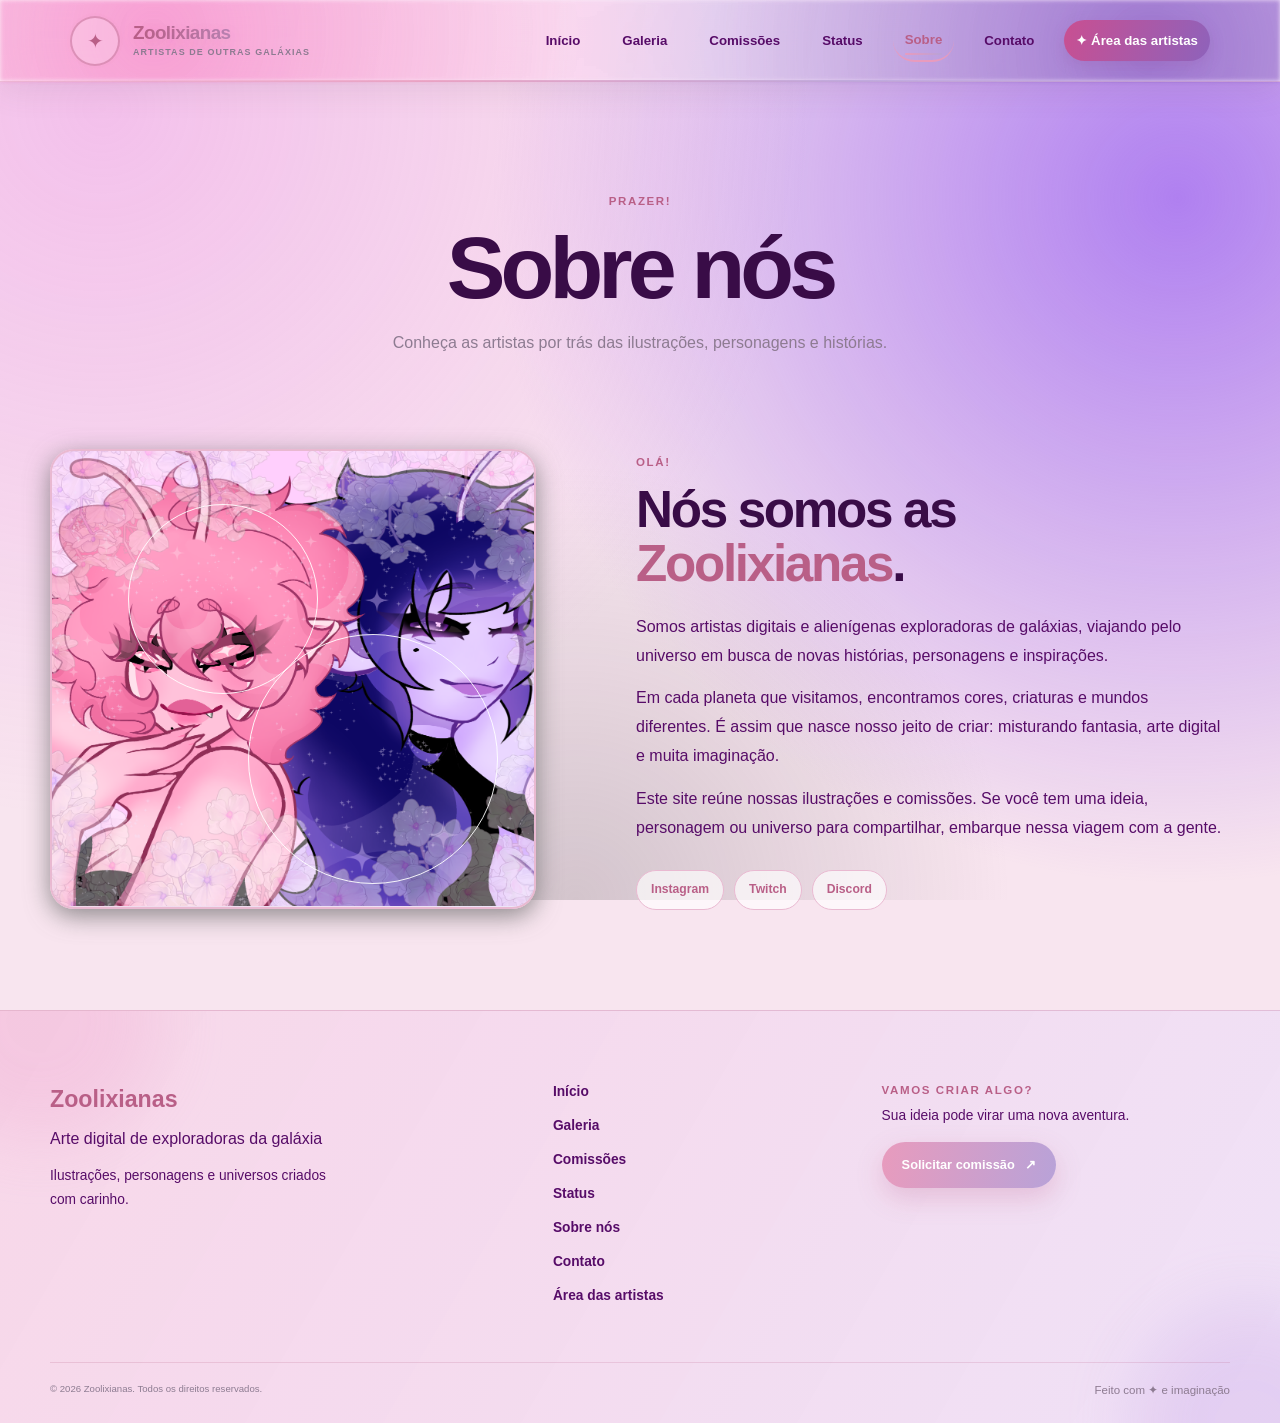
==== about.html @ 95c093a8 "Teste" ====
<!DOCTYPE html>
<html lang="pt-BR">

<head>
    <meta charset="UTF-8">
    <meta name="viewport" content="width=device-width, initial-scale=1.0, viewport-fit=cover">

    <title>Sobre | Zoolixianas</title>

    <link
        rel="icon"
        href="assets/branding/favicon.svg"
        type="image/svg+xml"
    >

    <link rel="stylesheet" href="css/style.css">
    <link rel="stylesheet" href="css/components.css">
    <link rel="stylesheet" href="css/animations.css">
    <link rel="stylesheet" href="css/decorations.css">
    <link rel="stylesheet" href="css/about.css">
    <link rel="stylesheet" href="css/header.css">
    <link rel="stylesheet" href="css/mobile.css">
</head>

<body>

    <header class="site-header" id="site-header">

    <div class="header-inner">

        <a
            href="index.html"
            class="brand"
            aria-label="Voltar para a página inicial"
        >
            <span class="brand-mark">✦</span>

            <span class="brand-text">
                <strong>Zoolixianas</strong>
                <small>Artistas de outras galáxias</small>
            </span>
        </a>


        <nav class="main-nav" id="main-nav" aria-label="Navegação principal">
            <a href="index.html">Início</a>
            <a href="gallery.html">Galeria</a>
            <a href="commissions.html">Comissões</a>
            <a href="status.html">Status</a>
            <a class="active" href="about.html">Sobre</a>
            <a href="contact.html">Contato</a>
        <a class="artist-access-link" href="painel.html"><span aria-hidden="true">✦</span> Área das artistas</a></nav>


        <button
            class="menu-toggle"
            id="menu-toggle"
            aria-controls="main-nav"
            type="button"
            aria-label="Abrir menu"
            aria-expanded="false"
        >
            ☰
        </button>

    </div>

</header>


    <main>

        <section class="page-hero about-hero">
            <span class="eyebrow">Prazer!</span>

            <h1>Sobre nós</h1>

            <p>
                Conheça as artistas por trás das ilustrações,
                personagens e histórias.
            </p>
        </section>


        <section class="section about-page">

            <div class="about-image">
    <img
        src="assets/about/zoolixianas.webp"
        alt="As artistas Zoolixianas"
    >
</div>


            <div class="about-copy">

                <span class="eyebrow">Olá!</span>

                <h2>
    Nós somos as
    <span>Zoolixianas</span>.
</h2>

<p>
    Somos artistas digitais e alienígenas exploradoras
    de galáxias, viajando pelo universo em busca de
    novas histórias, personagens e inspirações.
</p>

<p>
    Em cada planeta que visitamos, encontramos cores,
    criaturas e mundos diferentes. É assim que nasce
    nosso jeito de criar: misturando fantasia, arte
    digital e muita imaginação.
</p>

<p>
    Este site reúne nossas ilustrações e comissões.
    Se você tem uma ideia, personagem ou universo para
    compartilhar, embarque nessa viagem com a gente.
</p>


                <div class="social-links">
                    <a href="#">Instagram</a>
                    <a href="#">Twitch</a>
                    <a href="#">Discord</a>
                </div>

            </div>

        </section>

    </main>


    <footer class="site-footer">

    <div class="footer-inner">

        <div class="footer-brand">
            <strong>Zoolixianas</strong>

            <span>
                Arte digital de exploradoras da galáxia
            </span>

            <p>
                Ilustrações, personagens e universos
                criados com carinho.
            </p>
        </div>

        <nav
            class="footer-links"
            aria-label="Navegação do rodapé"
        >
            <a href="index.html">Início</a>
            <a href="gallery.html">Galeria</a>
            <a href="commissions.html">Comissões</a>
            <a href="status.html">Status</a>
            <a href="about.html">Sobre nós</a>
            <a href="contact.html">Contato</a>
        <a href="painel.html">Área das artistas</a></nav>

        <div class="footer-cta">
            <span class="eyebrow">
                Vamos criar algo?
            </span>

            <p>
                Sua ideia pode virar uma nova aventura.
            </p>

            <a
                href="contact.html"
                class="footer-button"
            >
                Solicitar comissão
                <span aria-hidden="true">↗</span>
            </a>
        </div>

    </div>

    <div class="footer-bottom">
        <small>
            © <span id="current-year">2026</span>
            Zoolixianas. Todos os direitos reservados.
        </small>

        <span>
            Feito com ✦ e imaginação
        </span>
    </div>

</footer>


<script src="js/app.js"></script>
<script src="js/navigation.js"></script>
<script src="js/reveal.js"></script>
<script src="js/gallery.js"></script>
<script src="js/lightbox.js"></script>
<script src="js/spotlight.js"></script>
<script src="js/decorations.js"></script>

</body>

</html>
---- css/style.css ----
/* =========================================================
   RESET
   ========================================================= */

*,
*::before,
*::after {
    box-sizing: border-box;
}


html {
    scroll-behavior: smooth;

    scroll-padding-top: 100px;
}


body {
    margin: 0;
    min-height: 100vh;

    background: var(--background);
    color: var(--text);

    font-family: var(--font-body);
    line-height: 1.6;

    -webkit-font-smoothing: antialiased;
    -moz-osx-font-smoothing: grayscale;

    text-rendering: optimizeLegibility;

    overflow-x: hidden;
}


img,
svg {
    display: block;

    max-width: 100%;
}


img {
    height: auto;
}


button,
input,
textarea,
select {
    font: inherit;
}


button {
    cursor: pointer;
}


a {
    color: inherit;

    text-decoration: none;
}


/* =========================================================
   VARIÁVEIS
   ========================================================= */

:root {
    /* Layout */
    --max: 1180px;
    --header-height: 78px;

    /* Paleta rosa + lilás pastel */
    --background: #f8e5ef;

    --surface: #fff6fa;
    --surface-2: #f7ddea;
    --surface-3: #eee1f8;

    --text: #390c47;
    --text-soft: #570c68;
    --muted: #8d7b91;

    --accent: #e89bbd;
    --accent-dark: #b95f87;
    --accent-soft: #f5cddd;

    --accent-purple: #b8a2d8;
    --accent-purple-soft: #ece5f8;

    --line: #e9b9d1;

    /* Sombras */
    --shadow:
        0 18px 55px
        rgb(102, 102, 102);

    --shadow-small:
        0 7px 25px
        rgba(105, 105, 105, 0.74);

    --shadow-hover:
        0 24px 65px
        rgb(122, 122, 122);

    --glow:
        0 12px 40px
        rgba(236, 169, 195, .24);

    /* Tipografia */
    --font-body:
        Inter,
        "Segoe UI",
        Roboto,
        Helvetica,
        Arial,
        sans-serif;

    --font-display:
        "Plus Jakarta Sans",
        Inter,
        "Segoe UI",
        sans-serif;

    /* Bordas */
    --radius-small: 10px;
    --radius: 16px;
    --radius-large: 24px;
    --radius-xl: 32px;

    /* Transições */
    --ease: cubic-bezier(.22, .61, .36, 1);
    --transition: .3s var(--ease);
    --transition-slow: .55s var(--ease);
}


/* =========================================================
   SELEÇÃO
   ========================================================= */

::selection {
    background:
        var(--accent);

    color:
        white;
}


/* =========================================================
   SCROLLBAR
   ========================================================= */

::-webkit-scrollbar {
    width: 9px;
}


::-webkit-scrollbar-track {
    background:
        var(--background);
}


::-webkit-scrollbar-thumb {
    background:
        var(--accent-soft);

    border-radius:
        999px;
}


::-webkit-scrollbar-thumb:hover {
    background:
        var(--accent);
}


/* =========================================================
   BODY / FUNDO
   ========================================================= */


body::before {
    content: "";

    position: fixed;
    inset: 0;
    z-index: -2;

    pointer-events: none;

    background:
        radial-gradient(
            circle at 8% 12%,
            rgba(235, 122, 229, 0.34),
            transparent 50%
        ),
        radial-gradient(
            circle at 92% 22%,
            rgba(159, 105, 240, 0.815),
            transparent 50%
        ),
        radial-gradient(
            circle at 45% 100%,
            rgba(117, 114, 116, 0.28),
            transparent 38%
        );
}

:focus-visible {
    outline: 3px solid rgba(191, 104, 141, .45);
    outline-offset: 4px;
    border-radius: 5px;
}


/* =========================================================
   CONTAINER
   ========================================================= */

.container {
    width:
        min(
            var(--max),
            calc(100% - 40px)
        );

    margin:
        0 auto;
}


/* =========================================================
   SEÇÕES
   ========================================================= */

.section {

    width:
        min(
            var(--max),
            calc(100% - 40px)
        );

    margin:
        0 auto;

    padding:
        100px 0;
}


.section-small {
    padding:
        70px 0;
}


/* =========================================================
   HERO DE PÁGINAS
   ========================================================= */

.page-hero {

    width:
        min(
            850px,
            calc(100% - 40px)
        );

    margin:
        0 auto;

    padding:
        105px 0 80px;

    text-align:
        center;
}


.page-hero h1 {

    margin:
        12px 0 18px;

    font-family:
        var(--font-display);

    font-size:
        clamp(
            2.7rem,
            7vw,
            5.5rem
        );

    line-height:
        .98;

    letter-spacing:
        -.055em;

    font-weight:
        800;
}


.page-hero p {

    max-width:
        650px;

    margin:
        0 auto;

    color:
        var(--muted);

    font-size:
        1rem;

    line-height:
        1.8;
}


/* =========================================================
   EYEBROW
   ========================================================= */

.eyebrow {

    display:
        inline-flex;

    align-items:
        center;

    gap:
        7px;

    color:
        var(--accent-dark);

    font-size:
        .72rem;

    font-weight:
        800;

    text-transform:
        uppercase;

    letter-spacing:
        .14em;
}


/* =========================================================
   TÍTULOS DE SEÇÃO
   ========================================================= */

.section-heading {

    max-width:
        700px;

    margin:
        0 auto 45px;

    text-align:
        center;
}


.section-heading h2 {

    margin:
        8px 0 12px;

    font-family:
        var(--font-display);

    font-size:
        clamp(
            2rem,
            4vw,
            3.2rem
        );

    line-height:
        1.05;

    letter-spacing:
        -.045em;
}


.section-heading p {

    max-width:
        600px;

    margin:
        0 auto;

    color:
        var(--muted);

    font-size:
        .92rem;

    line-height:
        1.7;
}


/* =========================================================
   TEXTO
   ========================================================= */

p {
    line-height:
        1.7;
}


strong {
    font-weight:
        750;
}


/* =========================================================
   LINKS
   ========================================================= */

a {
    transition:
        color var(--transition),
        opacity var(--transition);
}


a:hover {
    color:
        var(--accent-dark);
}


/* =========================================================
   DIVISORES
   ========================================================= */

.divider {

    width:
        100%;

    height:
        1px;

    background:
        var(--line);
}


/* =========================================================
   ESPAÇAMENTO
   ========================================================= */

.mt-0 {
    margin-top: 0;
}

.mt-1 {
    margin-top: 10px;
}

.mt-2 {
    margin-top: 20px;
}

.mt-3 {
    margin-top: 30px;
}

.mb-0 {
    margin-bottom: 0;
}

.mb-1 {
    margin-bottom: 10px;
}

.mb-2 {
    margin-bottom: 20px;
}

.mb-3 {
    margin-bottom: 30px;
}


/* =========================================================
   ACESSIBILIDADE
   ========================================================= */

.sr-only {

    position:
        absolute;

    width:
        1px;

    height:
        1px;

    padding:
        0;

    margin:
        -1px;

    overflow:
        hidden;

    clip:
        rect(0, 0, 0, 0);

    white-space:
        nowrap;

    border:
        0;
}


/* =========================================================
   REDUÇÃO DE MOVIMENTO
   ========================================================= */

@media (prefers-reduced-motion: reduce) {

    html {
        scroll-behavior:
            auto;
    }


    *,
    *::before,
    *::after {

        animation-duration:
            .01ms !important;

        animation-iteration-count:
            1 !important;

        transition-duration:
            .01ms !important;

        scroll-behavior:
            auto !important;
    }

}


/* =========================================================
   RESPONSIVO
   ========================================================= */

@media (max-width: 700px) {

    :root {
        --header-height:
            70px;
    }


    .container,
    .section {

        width:
            calc(100% - 28px);
    }


    .section {
        padding:
            70px 0;
    }


    .page-hero {

        width:
            calc(100% - 28px);

        padding:
            75px 0 55px;
    }


    .page-hero h1 {
        font-size:
            clamp(
                2.5rem,
                13vw,
                4rem
            );
    }


    .section-heading {
        margin-bottom:
            32px;
    }

}


@media (max-width: 420px) {

    .section {
        padding:
            55px 0;
    }


    .page-hero {
        padding:
            65px 0 45px;
    }

}


/* Títulos com gradiente roxo-rosa */
.page-hero h1 span {
    color: transparent;
    background: linear-gradient(105deg, #713aa8 8%, #a84f9d 48%, #d26b91 92%);
    -webkit-background-clip: text;
    background-clip: text;
    -webkit-text-fill-color: transparent;
}
---- css/components.css ----
/* =========================================================
   BOTÕES
   ========================================================= */

.button {

    display:
        inline-flex;

    align-items:
        center;

    justify-content:
        center;

    gap:
        9px;

    min-height:
        46px;

    padding:
        11px 20px;

    border:
        1px solid transparent;

    border-radius:
        999px;

    font-size:
        .82rem;

    font-weight:
        750;

    line-height:
        1;

    transition:
        transform var(--transition),
        box-shadow var(--transition),
        background var(--transition),
        border-color var(--transition),
        color var(--transition);
}


.button:hover {

    transform:
        translateY(-3px);

    color:
        inherit;
}


.button:active {

    transform:
        translateY(-1px);
}


/* =========================================================
   BOTÃO PRINCIPAL
   ========================================================= */

.button-primary {

    background:
        var(--accent);

    color:
        white;

    box-shadow:
        0 8px 22px
        rgba(232,154,170,.28);
}


.button-primary:hover {

    background:
        var(--accent-dark);

    color:
        white;

    box-shadow:
        0 12px 28px
        rgba(232,154,170,.34);
}


/* =========================================================
   BOTÃO SECUNDÁRIO
   ========================================================= */

.button-secondary {

    background:
        rgba(255,255,255,.7);

    color:
        var(--text);

    border-color:
        var(--line);
}


.button-secondary:hover {

    background:
        white;

    color:
        var(--accent-dark);

    border-color:
        var(--accent);
}


/* =========================================================
   BOTÃO DISCRETO
   ========================================================= */

.button-ghost {

    min-height:
        auto;

    padding:
        7px 0;

    background:
        transparent;

    color:
        var(--muted);

    border:
        0;
}


.button-ghost:hover {

    color:
        var(--accent-dark);

    transform:
        none;
}


/* =========================================================
   CARDS
   ========================================================= */

.card {

    background:
        var(--surface);

    border:
        1px solid
        var(--line);

    border-radius:
        var(--radius);

    box-shadow:
        var(--shadow-small);
}


/* =========================================================
   TAG
   ========================================================= */

.tag {

    display:
        inline-flex;

    align-items:
        center;

    width:
        fit-content;

    padding:
        6px 10px;

    border-radius:
        999px;

    background:
        var(--surface-2);

    color:
        var(--accent-dark);

    font-size:
        .68rem;

    font-weight:
        800;

    text-transform:
        uppercase;

    letter-spacing:
        .08em;
}


/* =========================================================
   ART PLACEHOLDER
   ========================================================= */

.art-placeholder {

    position:
        relative;

    display:
        grid;

    place-items:
        center;

    overflow:
        hidden;

    min-height:
        250px;

    background:

        radial-gradient(
            circle at 30% 20%,
            rgba(255,255,255,.9),
            transparent 28%
        ),

        linear-gradient(
            135deg,
            var(--accent-soft),
            var(--accent) 45%,
            var(--surface-2)
        );

    color:
        rgba(115,75,85,.6);

    font-size:
        .75rem;

    font-weight:
        800;

    letter-spacing:
        .15em;
}


.art-placeholder::before {

    content:
        "";

    position:
        absolute;

    width:
        180px;

    height:
        180px;

    border-radius:
        50%;

    border:
        1px solid
        rgba(255,255,255,.7);

    transform:
        translate(
            -40px,
            -30px
        );
}


.art-placeholder::after {

    content:
        "";

    position:
        absolute;

    width:
        250px;

    height:
        250px;

    border-radius:
        50%;

    border:
        1px solid
        rgba(255,255,255,.5);

    transform:
        translate(
            80px,
            70px
        );
}


/* =========================================================
   IMAGENS DE GALERIA
   ========================================================= */

.gallery-image {

    width:
        100%;

    aspect-ratio:
        4 / 5;

    object-fit:
        cover;

    transition:
        transform .7s var(--ease);
}


.gallery-item:hover .gallery-image {

    transform:
        scale(1.045);
}


/* =========================================================
   ÍCONES
   ========================================================= */

.icon-box {

    width:
        46px;

    height:
        46px;

    display:
        grid;

    place-items:
        center;

    border-radius:
        13px;

    background:
        var(--surface-2);

    color:
        var(--accent-dark);

    font-size:
        1.2rem;
}


/* =========================================================
   DIVISOR DECORATIVO
   ========================================================= */

.decorative-line {

    display:
        flex;

    align-items:
        center;

    gap:
        12px;

    color:
        var(--accent);

    font-size:
        .75rem;
}


.decorative-line::before,
.decorative-line::after {

    content:
        "";

    width:
        40px;

    height:
        1px;

    background:
        var(--accent-soft);
}


/* =========================================================
   RESPONSIVO
   ========================================================= */

@media (max-width: 500px) {

    .button {

        min-height:
            44px;

        padding:
            10px 17px;
    }

}



/* =========================================================
   HEADER
   ========================================================= */

.site-header {
    position: sticky;
    z-index: 1000;
    top: 0;

    height: 82px;

    display: flex;
    align-items: center;

    padding: 0 max(24px, calc((100% - var(--max)) / 2));

    border-bottom: 2px solid var(--accent-soft);

    background: rgba(255, 255, 255, .94);
    box-shadow: 0 3px 14px rgba(109, 63, 78, .05);

    backdrop-filter: blur(12px);
}

.brand {
    display: inline-flex;
    align-items: center;
    gap: 10px;
}

.brand-mark {
    display: grid;
    place-items: center;

    width: 40px;
    height: 40px;

    border: 2px solid var(--accent);
    border-radius: 50%;

    background: var(--accent-soft);
    color: var(--accent-dark);
}

.brand-text {
    display: flex;
    flex-direction: column;
    line-height: 1;
}

.brand-text strong {
    font-family: var(--font-display);
    font-size: 1rem;
}

.brand-text small {
    margin-top: 5px;

    color: var(--accent-dark);

    font-size: .58rem;
    font-weight: 800;
    letter-spacing: .14em;
    text-transform: uppercase;
}

.main-nav {
    display: flex;
    align-items: center;
    gap: 22px;

    margin-left: auto;
}

.main-nav a {
    padding: 8px 0;

    color: var(--text);

    font-size: .88rem;
    font-weight: 700;
}

.main-nav a:hover,
.main-nav a.active {
    color: var(--accent-dark);
}

.main-nav a.active {
    border-bottom: 2px solid var(--accent);
}

.header-cta,
.menu-toggle {
    display: none;
}


/* =========================================================
   HERO — FAIXA DE ARTE
   ========================================================= */

.hero {
    min-height: 0;
    padding: 24px max(24px, calc((100% - var(--max)) / 2)) 55px;

    background: var(--background);
}

.hero-content {
    width: 100%;
    margin: 0;
    padding: 0;

    display: block;
}

.hero-text {
    max-width: 760px;
    margin: 38px auto 30px;

    text-align: center;
}

.hero-text h1 {
    margin-bottom: 15px;

    font-size: clamp(2.3rem, 5vw, 4.2rem);
    line-height: 1.05;
}

.hero-text > p {
    margin-right: auto;
    margin-left: auto;
}

.hero-actions {
    justify-content: center;
}

/* A arte vira o destaque visual principal. */
.hero-art {
    min-height: 0;
}

.hero-art-frame {
    width: 100%;
    max-width: none;
    aspect-ratio: 16 / 6;

    transform: none;
}

.hero-art-frame:hover {
    filter: none;
    transform: none;
}

.hero-art-frame::before,
.hero-art-frame::after,
.hero-decoration,
.hero-sparkles,
.hero .decorations,
.hero::before {
    display: none;
}

.hero-art-image {
    height: 100%;

    border: 3px solid var(--line);
    border-radius: var(--radius-large);

    background: linear-gradient(135deg, var(--accent-soft), var(--surface-2));
    box-shadow: var(--shadow-small);
}

.hero-art-image img {
    width: 100%;
    height: 100%;
    object-fit: cover;
}

.hero-art-image .art-placeholder {
    color: var(--accent-dark);
    font-size: .9rem;
    font-weight: 800;
}


/* =========================================================
   GALERIA
   ========================================================= */

.section-gallery {
    padding: 75px 0 90px;
    background: var(--surface-2);
}

.section-gallery::before {
    display: none;
}

.section-heading {
    margin-bottom: 34px;
}

.section-heading h2 {
    font-size: clamp(2rem, 4vw, 3.2rem);
}

.gallery-grid {
    width: min(var(--max), calc(100% - 40px));
    margin: 0 auto;

    display: grid;
    grid-template-columns: repeat(3, minmax(0, 1fr));
    gap: 18px;
}

.gallery-card,
.gallery-item {
    overflow: hidden;

    border: 2px solid var(--line);
    border-radius: var(--radius);

    background: var(--surface);
    box-shadow: 0 5px 15px rgba(109, 63, 78, .07);

    transition: transform var(--transition), box-shadow var(--transition);
}

.gallery-card:hover,
.gallery-item:hover {
    box-shadow: var(--shadow);
    transform: translateY(-5px);
}

.gallery-card-image,
.gallery-image-button {
    display: block;
    aspect-ratio: 1 / 1;

    overflow: hidden;

    background: var(--accent-soft);
}

.gallery-card-image img,
.gallery-image {
    width: 100%;
    height: 100%;

    object-fit: cover;
}

.gallery-card-info {
    padding: 14px 16px 16px;
}

.gallery-card-info h3 {
    margin: 0 0 3px;

    font-family: var(--font-display);
    font-size: .98rem;
}

.gallery-card-info p {
    margin: 0;

    color: var(--accent-dark);
    font-size: .73rem;
    font-weight: 700;
}


/* =========================================================
   PROCESSO — LINHA LIMPA, SEM CAIXAS PESADAS
   ========================================================= */

.process-section {
    padding: 85px max(20px, calc((100% - var(--max)) / 2));

    background: var(--surface);
}

.process-grid {
    display: grid;
    grid-template-columns: repeat(4, 1fr);
    gap: 0;

    width: min(var(--max), 100%);
    margin: 0 auto;

    border-top: 2px solid var(--line);
    border-bottom: 2px solid var(--line);
}

.process-grid article {
    min-height: 200px;
    padding: 30px 24px;

    border: 0;
    border-right: 1px solid var(--line);
    border-radius: 0;

    background: transparent;
    box-shadow: none;
}

.process-grid article:last-child {
    border-right: 0;
}

.process-grid article > span {
    display: block;

    width: auto;
    height: auto;

    background: transparent;
    color: var(--accent-dark);

    font-family: var(--font-display);
    font-size: 1.6rem;
    font-weight: 800;
}

.process-grid h3 {
    margin: 13px 0 8px;

    font-size: 1.05rem;
}

.process-grid p {
    font-size: .84rem;
}


/* =========================================================
   SOBRE
   ========================================================= */

.about-preview {
    width: min(var(--max), calc(100% - 40px));
    margin: 0 auto;

    display: grid;
    grid-template-columns: .9fr 1.1fr;
    align-items: center;
    gap: clamp(40px, 7vw, 90px);
}

.about-preview-art .art-placeholder {
    min-height: 390px;

    border: 3px solid var(--line);
    border-radius: var(--radius-large);

    background: linear-gradient(135deg, var(--accent-soft), var(--surface-2));
    color: var(--accent-dark);
}

.about-preview-art .art-placeholder::before,
.about-preview-art .art-placeholder::after {
    border-color: rgba(255, 255, 255, .9);
}

.about-preview-content h2 {
    font-size: clamp(2rem, 3.8vw, 3.1rem);
}

.about-preview-content .button {
    margin-top: 12px;
}


/* =========================================================
   CTA / FOOTER
   ========================================================= */

.contact-banner {
    width: min(var(--max), calc(100% - 40px));
    margin: 0 auto 65px;
    padding: 45px 52px;

    border: 3px solid var(--line);
    border-radius: var(--radius-large);

    background: linear-gradient(135deg, var(--surface-2), var(--accent-soft));
    box-shadow: var(--shadow-small);
}

.site-footer {
    padding: 30px max(24px, calc((100% - var(--max)) / 2));

    border-top: 2px solid var(--accent-soft);
    background: var(--surface);
}


/* =========================================================
   RESPONSIVO
   ========================================================= */

@media (max-width: 800px) {
    .main-nav {
        gap: 13px;
    }

    .hero-art-frame {
        aspect-ratio: 16 / 8;
    }

    .gallery-grid,
    .process-grid {
        grid-template-columns: repeat(2, minmax(0, 1fr));
    }

    .process-grid article:nth-child(2) {
        border-right: 0;
    }

    .process-grid article:nth-child(-n+2) {
        border-bottom: 1px solid var(--line);
    }

    .about-preview {
        grid-template-columns: 1fr;
    }
}

@media (max-width: 560px) {
    .site-header {
        height: 70px;
    }

    .main-nav {
        display: none;
    }

    .menu-toggle {
        display: grid;
        place-items: center;

        width: 42px;
        height: 42px;
        margin-left: auto;

        border: 2px solid var(--line);
        border-radius: 12px;

        background: var(--surface);
    }

    .hero {
        padding: 16px 14px 45px;
    }

    .hero-text {
        margin-top: 28px;
    }

    .hero-art-frame {
        aspect-ratio: 4 / 3;
    }

    .gallery-grid,
    .process-grid {
        grid-template-columns: 1fr;
    }

    .gallery-grid {
        width: calc(100% - 28px);
    }

    .process-grid article,
    .process-grid article:nth-child(2) {
        border-right: 0;
        border-bottom: 1px solid var(--line);
    }

    .process-grid article:last-child {
        border-bottom: 0;
    }

    .contact-banner {
        width: calc(100% - 28px);
        padding: 34px 27px;
        text-align: center;
    }
}

.site-footer {
    position: relative;
    overflow: hidden;

    padding: 70px 0 24px;

    border-top: 1px solid rgba(185, 95, 135, .28);

    background:
        linear-gradient(
            120deg,
            rgba(247, 213, 231, .9),
            rgba(238, 224, 248, .86)
        );
}

.site-footer::before,
.site-footer::after {
    content: "";

    position: absolute;

    width: 240px;
    height: 240px;

    border-radius: 50%;
    pointer-events: none;
    filter: blur(35px);
    opacity: .42;
}

.site-footer::before {
    top: -110px;
    left: -80px;
    background: rgba(235, 145, 198, .5);
}

.site-footer::after {
    right: -90px;
    bottom: -120px;
    background: rgba(165, 125, 222, .42);
}

.footer-inner {
    position: relative;
    z-index: 1;

    width: min(var(--max), calc(100% - 40px));
    margin: 0 auto;

    display: grid;
    grid-template-columns: 1.3fr .8fr 1fr;
    gap: 50px;
}

.footer-brand {
    display: flex;
    flex-direction: column;
    gap: 8px;
}

.footer-brand strong {
    color: var(--accent-dark);
    font-family: var(--font-display);
    font-size: 1.45rem;
}

.footer-brand span,
.footer-brand p,
.footer-cta p {
    color: var(--text-soft);
}

.footer-brand p,
.footer-cta p {
    max-width: 280px;
    margin: 5px 0 0;
    font-size: .86rem;
}

.footer-links {
    display: flex;
    flex-direction: column;
    gap: 12px;
}

.footer-links a {
    width: fit-content;
    color: var(--text-soft);
    font-size: .86rem;
    font-weight: 700;
    transition:
        color var(--transition),
        transform var(--transition);
}

.footer-links a:hover {
    color: var(--accent-dark);
    transform: translateX(4px);
}

.footer-cta {
    display: flex;
    flex-direction: column;
    align-items: flex-start;
}

.footer-button {
    display: inline-flex;
    align-items: center;
    gap: 10px;

    margin-top: 14px;
    padding: 13px 20px;

    border-radius: 999px;

    background:
        linear-gradient(
            100deg,
            var(--accent),
            var(--accent-purple)
        );

    color: white;
    font-size: .8rem;
    font-weight: 800;

    box-shadow:
        0 10px 26px rgba(185, 95, 135, .25);

    transition:
        transform var(--transition),
        box-shadow var(--transition);
}

.footer-button:hover {
    color: white;
    transform: translateY(-4px);
    box-shadow:
        0 16px 32px rgba(185, 95, 135, .35);
}

.footer-bottom {
    position: relative;
    z-index: 1;

    width: min(var(--max), calc(100% - 40px));
    margin: 55px auto 0;
    padding-top: 18px;

    display: flex;
    justify-content: space-between;
    gap: 20px;

    border-top: 1px solid rgba(185, 95, 135, .2);

    color: var(--muted);
    font-size: .72rem;
}

@media (max-width: 700px) {
    .footer-inner {
        grid-template-columns: 1fr;
        gap: 32px;
    }

    .footer-bottom {
        flex-direction: column;
        gap: 8px;
    }
}
---- css/animations.css ----
/* =========================================================
   ANIMAÇÕES BASE
   ========================================================= */

@keyframes fade-up {
    from {
        opacity: 0;
        transform: translateY(18px);
    }

    to {
        opacity: 1;
        transform: translateY(0);
    }
}

@keyframes float-soft {
    0%,
    100% {
        transform: translateY(0) rotate(0);
    }

    50% {
        transform: translateY(-8px) rotate(1deg);
    }
}

@keyframes pulse-glow {
    0%,
    100% {
        box-shadow: 0 0 0 rgba(236, 169, 195, 0);
    }

    50% {
        box-shadow: 0 10px 28px rgba(236, 169, 195, .28);
    }
}


/* =========================================================
   ENTRADA AO ROLAR A PÁGINA
   ========================================================= */

.page-enter {
    animation: fade-up .65s var(--ease) both;
}

.reveal {
    opacity: 0;
    transform: translateY(22px);

    transition:
        opacity .7s var(--ease),
        transform .7s var(--ease);
}

.reveal.visible {
    opacity: 1;
    transform: translateY(0);
}

.delay-1 {
    transition-delay: .08s;
}

.delay-2 {
    transition-delay: .16s;
}

.delay-3 {
    transition-delay: .24s;
}

.delay-4 {
    transition-delay: .32s;
}

.delay-5 {
    transition-delay: .40s;
}


/* =========================================================
   HERO
   ========================================================= */

.hero-content > * {
    opacity: 0;
    animation: fade-up .75s var(--ease) forwards;
}

.hero-content > *:nth-child(1) {
    animation-delay: .08s;
}

.hero-content > *:nth-child(2) {
    animation-delay: .18s;
}


/* =========================================================
   ELEMENTOS DECORATIVOS
   Use class="float-soft" onde quiser movimento leve
   ========================================================= */

.float-soft {
    animation: float-soft 5s ease-in-out infinite;
}

.pulse-glow {
    animation: pulse-glow 3.8s ease-in-out infinite;
}


/* =========================================================
   CARDS
   ========================================================= */

.card-hover,
.gallery-card,
.gallery-item,
.commission-card {
    transition:
        transform .35s var(--ease),
        box-shadow .35s var(--ease),
        border-color .35s var(--ease);
}

.card-hover:hover,
.gallery-card:hover,
.gallery-item:hover,
.commission-card:hover {
    border-color: var(--accent);
    box-shadow: var(--shadow-hover);
    transform: translateY(-6px);
}


/* =========================================================
   IMAGENS
   ========================================================= */

.gallery-card-image,
.gallery-image-button,
.image-zoom {
    overflow: hidden;
}

.gallery-card-image img,
.gallery-image,
.image-zoom img {
    transition: transform .65s var(--ease);
}

.gallery-card:hover img,
.gallery-item:hover .gallery-image,
.image-zoom:hover img {
    transform: scale(1.035);
}


/* =========================================================
   BRILHO NAS ARTES
   ========================================================= */

.gallery-card,
.gallery-item {
    position: relative;
    isolation: isolate;
}

.gallery-card::after,
.gallery-item::after {
    content: "";

    position: absolute;
    z-index: 2;
    inset: 0;

    pointer-events: none;

    background:
        linear-gradient(
            115deg,
            transparent 35%,
            rgba(255, 255, 255, .42) 50%,
            transparent 65%
        );

    opacity: 0;
    transform: translateX(-110%);
    transition:
        opacity .25s ease,
        transform .7s var(--ease);
}

.gallery-card:hover::after,
.gallery-item:hover::after {
    opacity: 1;
    transform: translateX(110%);
}


/* =========================================================
   SPOTLIGHT DA GALERIA
   Requer a classe .spotlight e o spotlight.js
   ========================================================= */

.spotlight {
    --mouse-x: 50%;
    --mouse-y: 50%;
}

.spotlight::before {
    content: "";

    position: absolute;
    z-index: 3;
    inset: 0;

    pointer-events: none;

    opacity: 0;

    background:
        radial-gradient(
            180px circle at var(--mouse-x) var(--mouse-y),
            rgba(255, 255, 255, .22),
            transparent 65%
        );

    transition: opacity .25s ease;
}

.spotlight:hover::before {
    opacity: 1;
}


/* =========================================================
   OVERLAY DA GALERIA
   ========================================================= */

.gallery-overlay {
    position: absolute;
    z-index: 4;
    inset: auto 0 0;

    padding: 70px 22px 22px;

    background:
        linear-gradient(
            to top,
            rgba(55, 38, 49, .84),
            rgba(55, 38, 49, .28),
            transparent
        );

    color: white;

    opacity: 0;
    transform: translateY(10px);

    transition:
        opacity .3s ease,
        transform .35s var(--ease);
}

.gallery-item:hover .gallery-overlay {
    opacity: 1;
    transform: translateY(0);
}

.arrow-link {
    display: inline-flex;
    align-items: center;
    gap: 7px;
}

.arrow-link span {
    transition: transform var(--transition);
}

.arrow-link:hover span {
    transform: translateX(4px);
}


/* =========================================================
   BOTÕES
   ========================================================= */

.button {
    position: relative;
    overflow: hidden;

    transition:
        transform var(--transition),
        box-shadow var(--transition),
        background var(--transition);
}

.button:hover {
    transform: translateY(-3px);
}

.button::before {
    content: "";

    position: absolute;
    top: 0;
    bottom: 0;
    left: 0;

    width: 38%;

    background:
        linear-gradient(
            90deg,
            transparent,
            rgba(255, 255, 255, .32),
            transparent
        );

    transform: translateX(-180%) skewX(-18deg);
    transition: transform .6s var(--ease);
}

.button:hover::before {
    transform: translateX(430%) skewX(-18deg);
}


/* =========================================================
   REDUÇÃO DE MOVIMENTO
   ========================================================= */

@media (prefers-reduced-motion: reduce) {
    *,
    *::before,
    *::after {
        animation-duration: .01ms !important;
        animation-iteration-count: 1 !important;
        transition-duration: .01ms !important;
    }

    .reveal {
        opacity: 1;
        transform: none;
    }
}
---- css/decorations.css ----
/* =========================================================
   DECORAÇÕES
   ========================================================= */

.decorations {
    position: absolute;
    z-index: 1;
    inset: 0;

    overflow: hidden;

    pointer-events: none;
}


/* =========================================================
   PARTÍCULAS
   ========================================================= */

.floating-particle {
    position: absolute;

    top: var(--y);
    left: var(--x);

    display: block;

    border-radius: 50%;

    background: rgba(236, 169, 195, .55);
    opacity: 0;

    animation:
        particle-float
        var(--duration)
        ease-in-out
        var(--delay)
        infinite;
}

.floating-particle:nth-child(even) {
    background: rgba(184, 162, 216, .45);
}

@keyframes particle-float {
    0% {
        opacity: 0;
        transform: translate3d(0, 10px, 0) scale(.7);
    }

    25% {
        opacity: .5;
    }

    50% {
        opacity: .7;
        transform: translate3d(8px, -15px, 0) scale(1);
    }

    75% {
        opacity: .35;
    }

    100% {
        opacity: 0;
        transform: translate3d(-5px, -35px, 0) scale(.6);
    }
}


/* =========================================================
   ESTRELAS E CORAÇÕES MANUAIS
   ========================================================= */

.decor-star,
.decor-heart {
    position: absolute;

    color: var(--accent);

    pointer-events: none;
    user-select: none;
}


/* =========================================================
   DIVISOR DECORATIVO
   ========================================================= */

.section-divider {
    display: flex;
    align-items: center;
    justify-content: center;
    gap: 15px;

    margin: 0 auto 30px;

    color: var(--accent);
    font-size: 1.2rem;
}

.section-divider::before,
.section-divider::after {
    content: "";

    width: 65px;
    height: 1px;

    background:
        linear-gradient(
            90deg,
            transparent,
            var(--line)
        );
}

.section-divider::after {
    transform: rotate(180deg);
}


/* =========================================================
   BRILHOS
   ========================================================= */

.sparkle {
    position: absolute;

    width: 5px;
    height: 5px;

    background: var(--accent);

    opacity: .6;
    transform: rotate(45deg);

    animation: sparkle-pulse 2.8s ease-in-out infinite;
}

@keyframes sparkle-pulse {
    0%,
    100% {
        opacity: .2;
        transform: rotate(45deg) scale(.6);
    }

    50% {
        opacity: .9;
        transform: rotate(45deg) scale(1.2);
    }
}


/* =========================================================
   ACESSIBILIDADE
   ========================================================= */

@media (prefers-reduced-motion: reduce) {
    .floating-particle,
    .sparkle,
    .decor {
        animation: none !important;
    }
}

.commission-decorations .floating-particle:nth-child(even) {
    background: rgba(157, 118, 221, .72);
    box-shadow: 0 0 10px rgba(157, 118, 221, .42);
}

.commission-decorations .floating-particle:nth-child(odd) {
    background: rgba(239, 157, 207, .62);
    box-shadow: 0 0 10px rgba(239, 157, 207, .32);
}


.page-sparkles {
    position: fixed;
    z-index: 1;
    inset: 0;

    overflow: hidden;
    pointer-events: none;
}

.page-sparkle {
    position: absolute;

    top: var(--y);
    left: var(--x);

    width: var(--size);
    height: var(--size);

    border-radius: 2px;
    background: var(--color);

    opacity: 0;
    transform: rotate(45deg);

    filter:
        drop-shadow(
            0 0 8px var(--color)
        );

    animation:
        page-sparkle-float
        var(--duration)
        ease-in-out
        var(--delay)
        infinite;
}

.page-sparkle::before,
.page-sparkle::after {
    content: "";

    position: absolute;
    inset: -3px;

    border-radius: inherit;
    background: inherit;
    opacity: .65;
}

.page-sparkle::before {
    transform: rotate(90deg);
}

@keyframes page-sparkle-float {
    0%,
    100% {
        opacity: 0;
        transform: translateY(12px) rotate(45deg) scale(.55);
    }

    35% {
        opacity: .45;
    }

    55% {
        opacity: .85;
        transform: translateY(-8px) rotate(45deg) scale(1);
    }

    80% {
        opacity: .3;
    }
}

main,
.site-footer {
    position: relative;
    z-index: 2;
}

@media (max-width: 600px) {
    .page-sparkle:nth-child(n + 20) {
        display: none;
    }
}

@media (prefers-reduced-motion: reduce) {
    .page-sparkle {
        animation: none;
        opacity: .35;
    }
}
---- css/about.css ----
/* =========================================================
   SOBRE — ZOOLIXIANAS
   ========================================================= */

.about-hero {
    padding-bottom: 60px;
}

.about-page {
    display: grid;
    grid-template-columns: minmax(0, .9fr) minmax(0, 1.1fr);
    align-items: center;
    gap: clamp(42px, 8vw, 100px);

    padding-top: 30px;
}


/* =========================================================
   IMAGEM / AVATAR
   ========================================================= */

.about-image {
    position: relative;

    display: flex;
    align-items: center;
    justify-content: center;

    min-height: 460px;
    overflow: hidden;

    border: 2px solid var(--line);
    border-radius: var(--radius-large);

    background:
        linear-gradient(
            135deg,
            var(--accent-soft),
            var(--accent-purple-soft)
        );

    color: var(--accent-dark);
    text-align: center;

    box-shadow: var(--shadow-small);
}

.about-image::before,
.about-image::after {
    content: "";

    position: absolute;

    border: 1px solid rgba(255, 255, 255, .9);
    border-radius: 50%;

    pointer-events: none;
}

.about-image::before {
    width: 190px;
    height: 190px;

    transform: translate(-70px, -80px);
}

.about-image::after {
    width: 250px;
    height: 250px;

    transform: translate(80px, 80px);
}

.about-image span {
    position: relative;
    z-index: 1;

    font-size: .72rem;
    font-weight: 800;
    letter-spacing: .16em;
    line-height: 1.8;
}


/* =========================================================
   TEXTO
   ========================================================= */

.about-copy {
    max-width: 590px;
}

.about-copy h2 {
    margin: 10px 0 22px;

    font-family: var(--font-display);
    font-size: clamp(2.2rem, 4vw, 3.7rem);
    line-height: 1.05;
    letter-spacing: -.045em;
}

.about-copy h2 span {
    color: var(--accent-dark);
}

.about-copy p {
    margin: 0 0 14px;

    color: var(--text-soft);
    line-height: 1.8;
}


/* =========================================================
   REDES SOCIAIS
   ========================================================= */

.social-links {
    display: flex;
    flex-wrap: wrap;
    gap: 10px;

    margin-top: 28px;
}

.social-links a {
    padding: 9px 14px;

    border: 1px solid var(--line);
    border-radius: 999px;

    background: rgba(255, 255, 255, .65);
    color: var(--accent-dark);

    font-size: .76rem;
    font-weight: 750;

    transition:
        background var(--transition),
        border-color var(--transition),
        transform var(--transition);
}

.social-links a:hover {
    border-color: var(--accent);
    background: var(--accent-soft);
    transform: translateY(-3px);
}


/* =========================================================
   RESPONSIVO
   ========================================================= */

@media (max-width: 800px) {
    .about-page {
        grid-template-columns: 1fr;
        gap: 42px;
    }

    .about-image {
        min-height: 360px;
    }

    .about-copy {
        max-width: 650px;
        text-align: center;
    }

    .about-copy .eyebrow {
        justify-content: center;
    }

    .social-links {
        justify-content: center;
    }
}

@media (max-width: 520px) {
    .about-page {
        width: calc(100% - 28px);
    }

    .about-image {
        min-height: 300px;
    }

    .about-copy h2 {
        font-size: 2.2rem;
    }
}
---- css/header.css ----
.site-header {
    position: sticky;
    z-index: 1000;
    top: 0;

    height: 78px;

    border-bottom: 1px solid var(--line);

    background: rgba(255, 250, 253, .9);
    box-shadow: 0 6px 22px rgba(104, 68, 93, .06);

    backdrop-filter: blur(16px);
}

.header-inner {
    width: min(var(--max), calc(100% - 40px));
    height: 100%;
    margin: 0 auto;

    display: flex;
    align-items: center;
    gap: 24px;
}

.brand {
    position: relative;

    display: inline-flex;
    align-items: center;
    gap: 10px;

    color: var(--text);
}

.brand::before {
    content: "";

    position: absolute;
    z-index: -1;
    inset: -12px -18px;

    border-radius: 999px;

    background:
        radial-gradient(
            circle,
            rgba(236, 169, 195, .32),
            transparent 70%
        );

    opacity: .65;
    transition: opacity var(--transition);
}

.brand:hover::before {
    opacity: 1;
}

.brand-mark {
    display: grid;
    place-items: center;

    width: 42px;
    height: 42px;

    border: 2px solid var(--accent);
    border-radius: 50%;

    background:
        linear-gradient(
            135deg,
            var(--accent-soft),
            var(--accent-purple-soft)
        );

    color: var(--accent-dark);
    font-size: 1.15rem;

    box-shadow: 0 5px 16px rgba(236, 169, 195, .25);

    transition:
        transform .4s var(--ease),
        box-shadow .4s var(--ease);
}

.brand:hover .brand-mark {
    box-shadow: 0 8px 24px rgba(236, 169, 195, .4);
    transform: rotate(12deg) scale(1.08);
}

.brand-text {
    display: flex;
    flex-direction: column;
    line-height: 1;
}

.brand-text strong {
    background:
        linear-gradient(
            90deg,
            var(--accent-dark),
            var(--accent-purple)
        );

    -webkit-background-clip: text;
    background-clip: text;

    color: transparent;

    font-family: var(--font-display);
    font-size: 1.05rem;
    font-weight: 900;
    letter-spacing: -.03em;
}

.brand-text small {
    margin-top: 5px;

    color: var(--muted);

    font-size: .56rem;
    font-weight: 800;
    letter-spacing: .1em;
    text-transform: uppercase;
}

.main-nav {
    display: flex;
    align-items: center;
    gap: 24px;

    margin-left: auto;
}

.main-nav a {
    position: relative;

    padding: 8px 0;

    color: var(--text-soft);

    font-size: .8rem;
    font-weight: 750;

    transition: color var(--transition);
}

.main-nav a:hover,
.main-nav a.active {
    color: var(--accent-dark);
}

.main-nav a::after {
    content: "";

    position: absolute;
    right: 0;
    bottom: 0;
    left: 0;

    height: 2px;

    border-radius: 999px;

    background:
        linear-gradient(
            90deg,
            var(--accent),
            var(--accent-purple)
        );

    transform: scaleX(0);
    transition: transform var(--transition);
}

.main-nav a:hover::after,
.main-nav a.active::after {
    transform: scaleX(1);
}

.menu-toggle {
    display: none;
}

@media (max-width: 720px) {
    .site-header {
        height: 70px;
    }

    .header-inner {
        width: calc(100% - 28px);
    }

    .main-nav {
        position: fixed;

        top: 82px;
        right: 14px;
        left: 14px;

        display: flex;
        flex-direction: column;
        align-items: stretch;
        gap: 4px;

        padding: 12px;

        border: 1px solid var(--line);
        border-radius: 18px;

        background: rgba(255, 250, 253, .96);
        box-shadow: var(--shadow);

        opacity: 0;
        visibility: hidden;
        pointer-events: none;

        transform: translateY(-10px);
        transition:
            opacity var(--transition),
            visibility var(--transition),
            transform var(--transition);
    }

    .site-header.menu-open .main-nav {
        opacity: 1;
        visibility: visible;
        pointer-events: auto;
        transform: translateY(0);
    }

    .main-nav a {
        padding: 12px 14px;
        border-radius: 10px;
    }

    .main-nav a:hover {
        background: var(--accent-soft);
    }

    .main-nav a::after {
        display: none;
    }

    .menu-toggle {
        display: grid;
        place-items: center;

        width: 42px;
        height: 42px;
        margin-left: auto;

        border: 1px solid var(--line);
        border-radius: 12px;

        background: var(--surface);
        color: var(--accent-dark);
        font-size: 1.15rem;
    }

    .brand-text small {
        display: none;
    }
}


.site-header {
    height: 82px;
    border-bottom-color: rgba(185, 95, 135, .28);
    background: rgba(255, 246, 251, .86);
    box-shadow: 0 8px 28px rgba(104, 68, 93, .1);
}

.header-inner {
    gap: 28px;
}

.brand {
    gap: 12px;
}

.brand::before {
    background:
        radial-gradient(
            circle,
            rgba(232, 155, 189, .42),
            transparent 70%
        );
    opacity: .85;
}

.brand-mark {
    width: 48px;
    height: 48px;
    box-shadow: 0 7px 22px rgba(185, 95, 135, .24);
    font-size: 1.25rem;
}

.brand-text strong {
    font-size: 1.16rem;
}

.main-nav {
    gap: 30px;
}

.main-nav a {
    font-size: .84rem;
    font-weight: 800;
}

.main-nav a::after {
    height: 3px;
}

@media (max-width: 720px) {
    .site-header {
        height: 70px;
    }
}

.site-header {
    background: rgba(255, 249, 253, .72);
    border-bottom-color: rgba(185, 95, 135, .24);
    box-shadow: 0 8px 28px rgba(104, 68, 93, .08);

    backdrop-filter: blur(18px);
    -webkit-backdrop-filter: blur(18px);
}


/* =========================================================
   CABEÇALHO — IDENTIDADE ROSA + LILÁS
   Camada final para manter as regras existentes e apenas
   reforçar a integração visual com o rodapé.
   ========================================================= */

.site-header {
    height: 82px;
    isolation: isolate;

    border-bottom-color: rgba(185, 95, 135, .26);

    background:
        linear-gradient(
            100deg,
            rgba(255, 243, 249, .9),
            rgba(247, 235, 250, .84)
        );

    box-shadow:
        0 10px 30px rgba(104, 68, 93, .1);
}

.site-header::after {
    content: "";

    position: absolute;
    right: 0;
    bottom: -1px;
    left: 0;

    height: 2px;

    background:
        linear-gradient(
            90deg,
            transparent,
            var(--accent),
            var(--accent-purple),
            transparent
        );

    opacity: .78;
    pointer-events: none;
}

.header-inner {
    gap: 32px;
}

.brand {
    gap: 13px;
}

.brand::before {
    inset: -16px -24px;

    background:
        radial-gradient(
            circle at 25% 50%,
            rgba(235, 157, 199, .48),
            transparent 60%
        ),
        radial-gradient(
            circle at 85% 50%,
            rgba(176, 132, 226, .36),
            transparent 64%
        );

    opacity: .9;
}

.brand-mark {
    width: 50px;
    height: 50px;

    border-color: rgba(185, 95, 135, .56);

    background:
        linear-gradient(
            135deg,
            var(--accent-soft),
            var(--accent-purple-soft)
        );

    box-shadow:
        0 8px 24px rgba(185, 95, 135, .23),
        0 0 0 5px rgba(232, 155, 189, .1);
}

.brand-text strong {
    font-size: 1.18rem;
    text-shadow: 0 5px 18px rgba(185, 95, 135, .14);
}

.brand-text small {
    letter-spacing: .12em;
}

.main-nav {
    gap: 18px;
}

.main-nav a {
    padding: 10px 12px;
    border-radius: 999px;

    color: var(--text-soft);
    font-size: .83rem;
    font-weight: 800;

    transition:
        color var(--transition),
        background var(--transition),
        transform var(--transition),
        box-shadow var(--transition);
}

.main-nav a::after {
    right: 12px;
    bottom: 5px;
    left: 12px;
    height: 2px;
}

.main-nav a:hover {
    color: var(--accent-dark);
    background: rgba(245, 205, 221, .36);
    transform: translateY(-2px);
}

.main-nav a.active {
    color: var(--accent-dark);

    background:
        linear-gradient(
            100deg,
            rgba(245, 205, 221, .72),
            rgba(236, 229, 248, .72)
        );

    box-shadow: 0 5px 16px rgba(185, 95, 135, .12);
}

.main-nav a.active::after {
    transform: scaleX(1);
}

.menu-toggle {
    border-color: rgba(185, 95, 135, .3);

    background:
        linear-gradient(
            135deg,
            rgba(245, 205, 221, .86),
            rgba(236, 229, 248, .9)
        );

    box-shadow: 0 6px 18px rgba(185, 95, 135, .14);
    transition: transform var(--transition), box-shadow var(--transition);
}

.menu-toggle:hover {
    transform: translateY(-2px);
    box-shadow: 0 10px 24px rgba(185, 95, 135, .22);
}

@media (max-width: 720px) {
    .site-header {
        height: 70px;
    }

    .header-inner {
        width: calc(100% - 28px);
        gap: 16px;
    }

    .brand-mark {
        width: 43px;
        height: 43px;
        font-size: 1.05rem;
    }

    .brand-text strong {
        font-size: 1.05rem;
    }

    .main-nav {
        top: 78px;
        gap: 4px;

        border-color: rgba(185, 95, 135, .22);

        background:
            linear-gradient(
                135deg,
                rgba(255, 243, 249, .97),
                rgba(247, 235, 250, .97)
            );

        box-shadow: 0 16px 35px rgba(104, 68, 93, .16);
    }

    .main-nav a {
        padding: 12px 14px;
        border-radius: 12px;
    }

    .main-nav a.active {
        background:
            linear-gradient(
                100deg,
                rgba(245, 205, 221, .78),
                rgba(236, 229, 248, .78)
            );
    }

    .menu-toggle {
        width: 44px;
        height: 44px;
    }
}


/* =========================================================
   CABEÇALHO — BRILHO DISTRIBUÍDO NO FUNDO
   A logo e a navegação ficam leves; o destaque passa a
   ocupar todo o cabeçalho com manchas rosa e lilás.
   ========================================================= */

.site-header {
    background:
        linear-gradient(
            100deg,
            rgba(255, 243, 249, .86),
            rgba(247, 235, 250, .8)
        );
}

.site-header::before {
    content: "";

    position: absolute;
    z-index: -1;
    inset: 0;

    background:
        radial-gradient(
            circle at 12% 40%,
            rgba(241, 90, 178, 0.555),
            transparent 50%
        ),
        radial-gradient(
            circle at 90% 62%,
            rgba(112, 61, 184, 0.671),
            transparent 50%
        );

    filter: blur(2px);
    opacity: .95;
    pointer-events: none;
}

.brand::before,
.brand:hover::before {
    opacity: 0;
}

.brand-mark {
    border-color: rgba(185, 95, 135, .46);

    background: rgba(255, 255, 255, .22);

    box-shadow: 0 0 0 3px rgba(232, 155, 189, .08);
}

.brand:hover .brand-mark {
    box-shadow: 0 0 0 4px rgba(232, 155, 189, .14);
}

.main-nav a,
.main-nav a:hover,
.main-nav a.active {
    background: transparent;
    box-shadow: none;
}

.main-nav a:hover {
    transform: translateY(-1px);
}

.menu-toggle {
    background: rgba(255, 255, 255, .2);
    box-shadow: none;
}

.menu-toggle:hover {
    background: rgba(255, 255, 255, .34);
    box-shadow: none;
}

@media (max-width: 720px) {
    .main-nav a.active,
    .main-nav a:hover {
        background: rgba(255, 255, 255, .24);
    }
}

/* Acesso da equipe às artistas */
.main-nav .artist-access-link { color: #fff; background: linear-gradient(110deg, #c94f91, #8e62bb); box-shadow: 0 5px 15px rgba(143, 77, 151, .2); }
.main-nav .artist-access-link:hover { color: #fff; background: linear-gradient(110deg, #bb4385, #8051ae); box-shadow: 0 8px 20px rgba(143, 77, 151, .28); }
.main-nav .artist-access-link::after { display: none; }
---- css/mobile.css ----
/* Ajustes compartilhados para celular e telas estreitas */

@media (max-width: 720px) {
    html {
        scroll-padding-top: 82px;
        -webkit-text-size-adjust: 100%;
        text-size-adjust: 100%;
    }

    body {
        overflow-x: clip;
    }

    .site-header {
        position: sticky;
        top: 0;
        height: 70px;
        padding-top: 0;
    }

    .header-inner {
        width: calc(100% - 28px);
        min-width: 0;
        gap: 10px;
    }

    .brand {
        min-width: 0;
        gap: 9px;
    }

    .brand-mark {
        width: 42px;
        height: 42px;
        flex: 0 0 42px;
    }

    .brand-text {
        min-width: 0;
    }

    .brand-text strong {
        font-size: clamp(.94rem, 4vw, 1.08rem);
        white-space: nowrap;
    }

    .brand-text small {
        display: none;
    }

    .menu-toggle {
        display: grid;
        flex: 0 0 48px;
        width: 48px;
        height: 48px;
        min-width: 48px;
        min-height: 48px;
        margin-left: auto;
        place-items: center;
        border-radius: 14px;
        font-size: 1.35rem;
        line-height: 1;
        touch-action: manipulation;
    }

    .site-header .main-nav {
        position: fixed;
        z-index: 1001;
        top: calc(70px + env(safe-area-inset-top, 0px));
        right: max(14px, env(safe-area-inset-right, 0px));
        left: max(14px, env(safe-area-inset-left, 0px));
        display: flex !important;
        flex-direction: column;
        align-items: stretch;
        gap: 4px;
        max-height: calc(100vh - 86px);
        max-height: calc(100dvh - 86px - env(safe-area-inset-top, 0px) - env(safe-area-inset-bottom, 0px));
        overflow-y: auto;
        overscroll-behavior: contain;
        padding: 10px;
        border: 1px solid rgba(185, 95, 135, .24);
        border-radius: 18px;
        background: rgba(255, 249, 253, .98);
        box-shadow: 0 16px 35px rgba(66, 35, 66, .18);
        -webkit-backdrop-filter: blur(18px);
        backdrop-filter: blur(18px);
        opacity: 0;
        visibility: hidden;
        pointer-events: none;
        transform: translateY(-8px);
        transition: opacity .2s ease, visibility .2s ease, transform .2s ease;
    }

    .site-header.menu-open .main-nav {
        opacity: 1;
        visibility: visible;
        pointer-events: auto;
        transform: translateY(0);
    }

    .site-header .main-nav a {
        display: flex;
        align-items: center;
        min-height: 50px;
        padding: 11px 14px;
        border-radius: 12px;
        font-size: 1rem;
        line-height: 1.35;
        touch-action: manipulation;
    }

    .site-header .main-nav a.active {
        background: linear-gradient(100deg, rgba(245, 205, 221, .78), rgba(236, 229, 248, .78));
        color: var(--accent-dark);
    }

    .site-header .main-nav a::after {
        display: none;
    }

    .button,
    .footer-button,
    .gallery-filter,
    .gallery-image-button,
    .menu-toggle {
        touch-action: manipulation;
    }

    .button,
    .footer-button {
        min-height: 48px;
    }

    .form-group input,
    .form-group select,
    .form-group textarea,
    .reference-box textarea {
        min-height: 48px;
        font-size: 16px;
    }

    .form-group textarea,
    .reference-box textarea {
        min-height: 120px;
    }

    .process-grid {
        grid-template-columns: repeat(2, minmax(0, 1fr));
    }

    .commission-sheets {
        grid-template-columns: 1fr;
    }
}

@media (max-width: 560px) {
    .hero-actions {
        gap: 12px;
    }

    .hero-actions .button {
        width: min(100%, 340px);
    }

    .gallery-grid {
        grid-template-columns: 1fr;
        grid-auto-rows: minmax(220px, auto);
    }

    .gallery-grid > * {
        grid-column: auto !important;
        grid-row: auto !important;
    }

    .process-section {
        padding-right: 14px;
        padding-left: 14px;
    }

    .process-grid {
        grid-template-columns: 1fr;
        width: 100%;
    }

    .process-grid article,
    .process-grid article:nth-child(n) {
        min-height: 0;
        padding: 22px 16px;
        border-right: 0;
        border-bottom: 1px solid var(--line);
    }

    .process-grid article:last-child {
        border-bottom: 0;
    }

    .commission-cta,
    .contact-banner {
        width: calc(100% - 28px);
        margin-right: auto;
        margin-left: auto;
        padding: 26px 22px;
        border-radius: 20px;
    }

    .contact-banner {
        margin-bottom: 44px;
    }

    .site-footer {
        padding-right: 18px;
        padding-left: 18px;
    }

    .footer-bottom {
        align-items: flex-start;
        font-size: .78rem;
        line-height: 1.5;
    }

    .form-section-heading {
        grid-template-columns: 32px minmax(0, 1fr);
        gap: 10px;
    }

    .commission-sheet figcaption {
        padding: 15px 16px 17px;
    }
}

@media (max-width: 360px) {
    .header-inner {
        width: calc(100% - 20px);
        gap: 7px;
    }

    .brand-mark {
        width: 38px;
        height: 38px;
        flex-basis: 38px;
    }

    .brand-text strong {
        font-size: .92rem;
    }

    .menu-toggle {
        flex-basis: 44px;
        width: 44px;
        min-width: 44px;
        height: 44px;
        min-height: 44px;
    }
}

@media (prefers-reduced-motion: reduce) {
    .site-header .main-nav,
    .site-header .main-nav a,
    .menu-toggle {
        scroll-behavior: auto;
        transition-duration: .01ms;
    }
}
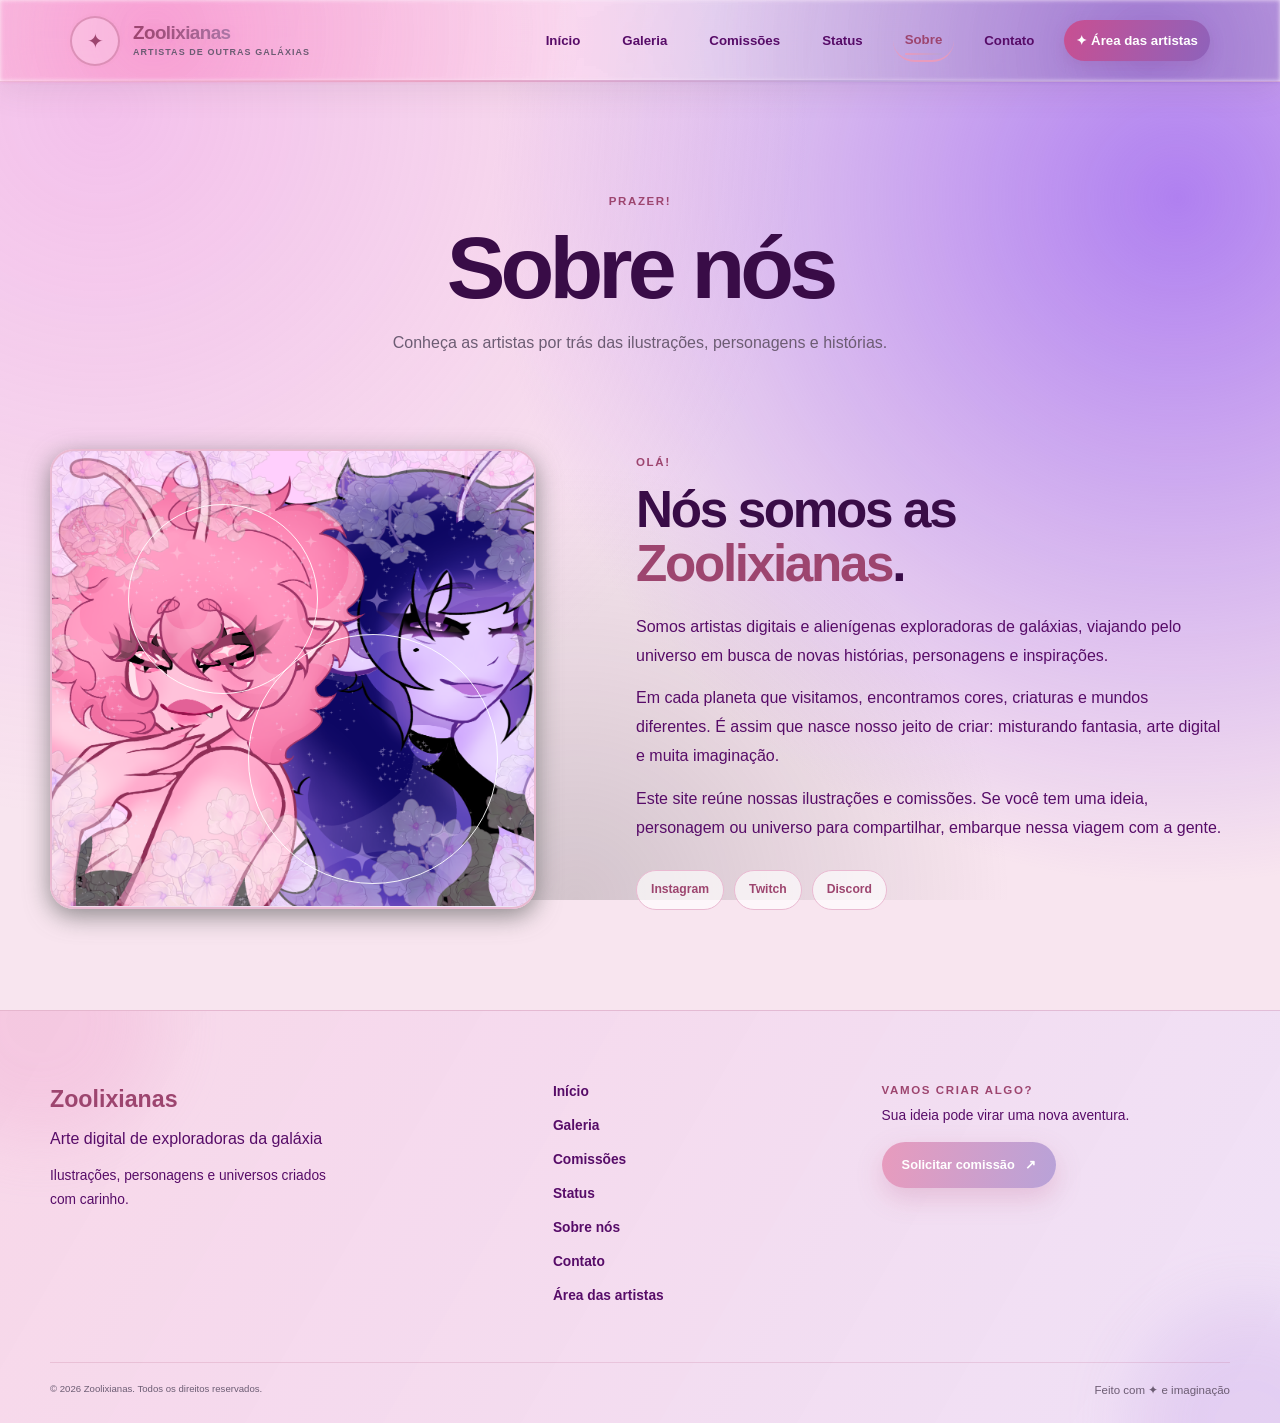
==== commit f345e4ab: "Tudo demora" ====
--- a/about.html
+++ b/about.html
@@ -6,6 +6,20 @@
     <meta name="viewport" content="width=device-width, initial-scale=1.0, viewport-fit=cover">
 
     <title>Sobre | Zoolixianas</title>
+    <link rel="canonical" href="https://zoolixianas.vercel.app/about.html">
+    <meta property="og:type" content="website">
+    <meta property="og:site_name" content="Zoolixianas">
+    <meta property="og:title" content="Sobre | Zoolixianas">
+    <meta property="og:description" content="">
+    <meta property="og:url" content="https://zoolixianas.vercel.app/about.html">
+    <meta property="og:image" content="https://zoolixianas.vercel.app/assets/branding/share-card.jpg">
+    <meta property="og:image:width" content="1200">
+    <meta property="og:image:height" content="630">
+    <meta property="og:image:alt" content="Cartão Zoolixianas: duas artistas, muitos mundos">
+    <meta name="twitter:card" content="summary_large_image">
+    <meta name="twitter:title" content="Sobre | Zoolixianas">
+    <meta name="twitter:description" content="">
+    <meta name="twitter:image" content="https://zoolixianas.vercel.app/assets/branding/share-card.jpg">
 
     <link
         rel="icon"
@@ -13,8 +27,8 @@
         type="image/svg+xml"
     >
 
-    <link rel="stylesheet" href="css/style.css">
-    <link rel="stylesheet" href="css/components.css">
+    <link rel="stylesheet" href="css/style.css?v=20260928-social-card">
+    <link rel="stylesheet" href="css/components.css?v=20260928-social-card">
     <link rel="stylesheet" href="css/animations.css">
     <link rel="stylesheet" href="css/decorations.css">
     <link rel="stylesheet" href="css/about.css">
@@ -23,6 +37,7 @@
 </head>
 
 <body>
+    <a class="skip-link" href="#main-content">Pular para o conteúdo</a>
 
     <header class="site-header" id="site-header">
 
@@ -68,7 +83,7 @@
 </header>
 
 
-    <main>
+    <main id="main-content" tabindex="-1">
 
         <section class="page-hero about-hero">
             <span class="eyebrow">Prazer!</span>
@@ -87,7 +102,7 @@
             <div class="about-image">
     <img
         src="assets/about/zoolixianas.webp"
-        alt="As artistas Zoolixianas"
+        alt="Duas personagens originais das artistas Zoolixianas, uma em tons roxos e outra em tons rosa."
     >
 </div>
 
@@ -198,7 +213,7 @@
 
 
 <script src="js/app.js"></script>
-<script src="js/navigation.js"></script>
+<script src="js/navigation.js?v=20260928-access-share"></script>
 <script src="js/reveal.js"></script>
 <script src="js/gallery.js"></script>
 <script src="js/lightbox.js"></script>
--- a/css/style.css
+++ b/css/style.css
@@ -86,10 +86,10 @@
 
     --text: #390c47;
     --text-soft: #570c68;
-    --muted: #8d7b91;
+    --muted: #6c5c73;
 
     --accent: #e89bbd;
-    --accent-dark: #b95f87;
+    --accent-dark: #9d456f;
     --accent-soft: #f5cddd;
 
     --accent-purple: #b8a2d8;
@@ -218,9 +218,39 @@
 }
 
 :focus-visible {
-    outline: 3px solid rgba(191, 104, 141, .45);
-    outline-offset: 4px;
+    outline: 3px solid #4d285e;
+    outline-offset: 3px;
     border-radius: 5px;
+}
+
+.skip-link {
+    position: fixed;
+    z-index: 5000;
+    top: 10px;
+    left: 10px;
+    padding: 12px 16px;
+    border: 2px solid #563065;
+    border-radius: 12px;
+    background: #fff;
+    color: #452251;
+    font-weight: 800;
+    transform: translateY(-160%);
+}
+.skip-link:focus { transform: translateY(0); }
+.sr-only {
+    position: absolute;
+    width: 1px;
+    height: 1px;
+    padding: 0;
+    margin: -1px;
+    overflow: hidden;
+    clip: rect(0, 0, 0, 0);
+    white-space: nowrap;
+    border: 0;
+}
+
+@media (prefers-reduced-motion: reduce) {
+    html { scroll-behavior: auto !important; }
 }
 
 
--- a/css/components.css
+++ b/css/components.css
@@ -72,8 +72,7 @@
     background:
         var(--accent);
 
-    color:
-        white;
+    color: var(--text);
 
     box-shadow:
         0 8px 22px
@@ -1111,4 +1110,11 @@
         flex-direction: column;
         gap: 8px;
     }
-}+}
+.home-share-actions { display: flex; flex-wrap: wrap; gap: 10px; margin-top: 18px; }
+.home-share-actions .button { min-height: 44px; }
+.home-share-feedback { flex-basis: 100%; margin: 0; color: var(--text); font-size: .82rem; }
+.contact-banner .home-share-actions { justify-content: flex-end; }
+@media (max-width: 560px) {
+    .contact-banner .home-share-actions, .home-share-actions { justify-content: center; }
+}
